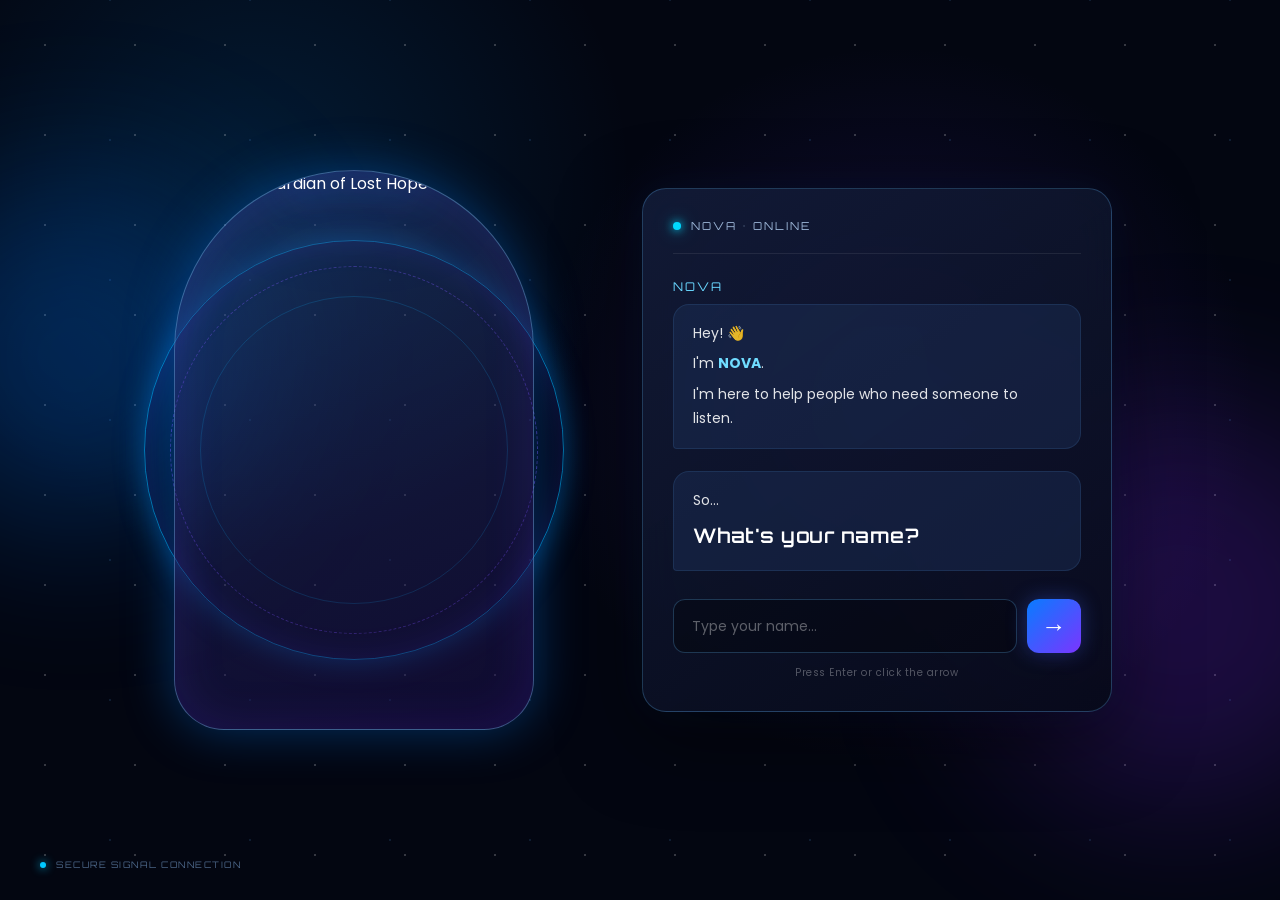
==== help.html @ 7376b9d4 "Add frontend files" ====
<!DOCTYPE html>
<html lang="en">

<head>

    <meta charset="UTF-8">

    <meta name="viewport"
          content="width=device-width, initial-scale=1.0">

    <title>NOVA | Guardian Mode</title>

    <!-- Google Fonts -->
    <link rel="preconnect"
          href="https://fonts.googleapis.com">

    <link rel="preconnect"
          href="https://fonts.gstatic.com"
          crossorigin>

    <link
        href="https://fonts.googleapis.com/css2?family=Orbitron:wght@400;500;600;700;800&family=Poppins:wght@300;400;500;600&display=swap"
        rel="stylesheet">

    <!-- Your CSS -->
    <link rel="stylesheet" href="style.css">

</head>


<body>

<main class="space-screen">


    <!-- =================================
         SPACE BACKGROUND
    ================================== -->

    <div class="space-stars"></div>

    <div class="space-stars stars-two"></div>

    <div class="nebula nebula-one"></div>

    <div class="nebula nebula-two"></div>

    <div class="nebula nebula-three"></div>

    <div class="shooting-star shooting-one"></div>

    <div class="shooting-star shooting-two"></div>


    <!-- =================================
         NOVA
    ================================== -->

    <section class="nova-area">

        <div class="nova-glow"></div>

        <div class="nova-character">

            <div class="hero-placeholder">

                <img
                    src="images/nova.jpeg"
                    alt="NOVA - Guardian of Lost Hope"
                    class="nova-image"
                >

            </div>

        </div>

    </section>


    <!-- =================================
         GUARDIAN SHIELD
    ================================== -->

    <section class="shield-container">

        <div class="shield-ring ring-1"></div>

        <div class="shield-ring ring-2"></div>

        <div class="shield-ring ring-3"></div>


        <!-- MAIN SHIELD -->

        <div class="guardian-shield">

            <div class="shield-inner">


                <!-- Shield Icon -->

                <div class="shield-icon">
                    <img src="images/ball.png" >
                </div>


                <!-- Status -->

                <div class="shield-status">
                    GUARDIAN MODE
                </div>


                <p class="shield-small-text">
                    SECURE CHANNEL ACTIVE
                </p>


                <!-- Visitor Name -->

                <h1>
                    So,
                    <span id="userName"></span>...
                </h1>


                <h2>
                    How can I help you?
                </h2>


                <p class="shield-description">
                    Tell me what's happening.
                    I'm listening.
                </p>


                <!-- =================================
                     GRIEVANCE INPUT
                ================================== -->

                <div class="shield-input-area">

                    <textarea
                        id="problemInput"
                        placeholder="Type your message here..."
                        maxlength="1000"
                    ></textarea>


                    <button
                        id="sendProblem"
                        type="button"
                    >

                        <span>
                            SEND SIGNAL
                        </span>

                        <span class="send-icon">
                            ⚡
                        </span>

                    </button>

                </div>


            </div>

        </div>

    </section>


    <!-- =================================
         STATUS
    ================================== -->

    <div class="space-status">

        <span class="status-light"></span>

        NOVA SIGNAL • GUARDIAN MODE ACTIVE

    </div>


    <!-- =================================
         SIGNAL RECEIVED POPUP
    ================================== -->

    <div
        class="signal-popup"
        id="signalPopup"
    >

        <div class="popup-shield">

            <div class="popup-icon">
                ✓
            </div>


            <div class="popup-label">
                SIGNAL RECEIVED
            </div>


            <h2>
                You're not alone.
            </h2>


            <p>
                Your message has reached NOVA.
                I'm here to help you.
            </p>


            <button
                id="closePopup"
                type="button"
            >
                CONTINUE
            </button>

        </div>

    </div>


</main>


<!-- =================================
     JAVASCRIPT
================================== -->

<script>

/* =================================
   GET VISITOR INFORMATION
================================= */

const visitorName =
    sessionStorage.getItem("novaName") || "";

const visitorAge =
    sessionStorage.getItem("novaAge") || "";

const visitorLocation =
    sessionStorage.getItem("novaLocation") || "";

const visitorEmail =
    sessionStorage.getItem("novaEmail") || "";


/* =================================
   CHECK THAT VISITOR INFORMATION
   EXISTS
================================= */

if (
    !visitorName ||
    !visitorAge ||
    !visitorLocation ||
    !visitorEmail
) {

    alert(
        "Some visitor information is missing. Please start again from the beginning."
    );

    window.location.href = "index.html";

}


/* =================================
   DISPLAY VISITOR NAME
================================= */

const userNameElement =
    document.getElementById("userName");

if (userNameElement) {

    userNameElement.textContent =
        visitorName || "Friend";

}


/* =================================
   GET PAGE ELEMENTS
================================= */

const problemInput =
    document.getElementById("problemInput");

const sendProblem =
    document.getElementById("sendProblem");

const signalPopup =
    document.getElementById("signalPopup");

const closePopup =
    document.getElementById("closePopup");


/* =================================
   SEND SIGNAL
================================= */

if (sendProblem) {

    sendProblem.addEventListener(
        "click",
        async function () {


            /* -----------------------------
               GET GRIEVANCE
            ----------------------------- */

            const grievance =
                problemInput.value.trim();


            /* -----------------------------
               CHECK GRIEVANCE
            ----------------------------- */

            if (grievance === "") {

                alert(
                    "Please tell NOVA what is happening."
                );

                problemInput.focus();

                return;

            }


            /* -----------------------------
               SHOW SENDING
            ----------------------------- */

            sendProblem.innerHTML = `
                <span>SENDING...</span>
                <span class="send-icon">⚡</span>
            `;


            sendProblem.disabled = true;

            problemInput.disabled = true;


            /* -----------------------------
               SAVE GRIEVANCE
            ----------------------------- */

            sessionStorage.setItem(
                "novaProblem",
                grievance
            );


            /* =================================
               SEND DATA TO PYTHON / FLASK
            ================================= */

            try {

                const response = await fetch(
                    "http://127.0.0.1:5000/api/grievance",
                    {
                        method: "POST",

                        headers: {
                            "Content-Type": "application/json"
                        },

                        body: JSON.stringify({

                            name: visitorName,

                            age: visitorAge,

                            location: visitorLocation,

                            email: visitorEmail,

                            grievance: grievance

                        })

                    }
                );


                /* -----------------------------
                   GET SERVER RESPONSE
                ----------------------------- */

                const result =
                    await response.json();


                console.log(
                    "NOVA server response:",
                    result
                );


                /* =================================
                   SUCCESS
                ================================= */

                if (
                    response.ok &&
                    result.success
                ) {

                    sendProblem.innerHTML = `
                        <span>SIGNAL SENT</span>
                        <span>✓</span>
                    `;


                    /* -----------------------------
                       SHOW POPUP
                    ----------------------------- */

                    setTimeout(
                        function () {

                            if (signalPopup) {

                                signalPopup.classList.add(
                                    "active"
                                );

                            }

                        },
                        500
                    );

                }


                /* =================================
                   SERVER ERROR
                ================================= */

                else {

                    throw new Error(
                        result.message ||
                        "The server could not process the signal."
                    );

                }

            }


            /* =================================
               CONNECTION ERROR
            ================================= */

            catch (error) {

                console.error(
                    "NOVA SIGNAL ERROR:",
                    error
                );


                /* -----------------------------
                   RESET BUTTON
                ----------------------------- */

                sendProblem.innerHTML = `
                    <span>SEND SIGNAL</span>
                    <span class="send-icon">⚡</span>
                `;


                sendProblem.disabled = false;

                problemInput.disabled = false;


                alert(
                    "The signal could not be sent. Please make sure the Python server is running."
                );

            }

        }
    );

}


/* =================================
   CONTINUE BUTTON
================================= */

if (closePopup) {

    closePopup.addEventListener(
        "click",
        function () {


            if (signalPopup) {

                signalPopup.classList.remove(
                    "active"
                );

            }


            window.location.href =
                "diary.html";

        }
    );

}


/* =================================
   CTRL + ENTER TO SEND
================================= */

if (problemInput) {

    problemInput.addEventListener(
        "keydown",
        function (event) {

            if (
                event.key === "Enter" &&
                event.ctrlKey
            ) {

                event.preventDefault();

                sendProblem.click();

            }

        }
    );

}

</script>


</body>

</html>
---- style.css ----
/* =========================================
   NOVA SIGNAL
   STEP 1 - SUPERHERO INTRO SCREEN
========================================= */


/* =========================================
   BASIC RESET
========================================= */

* {
    margin: 0;
    padding: 0;
    box-sizing: border-box;
}

html {
    scroll-behavior: smooth;
}

body {
    font-family: "Poppins", sans-serif;
    background: #030611;
    color: white;
    overflow-x: hidden;
}


/* =========================================
   MAIN SCREEN
========================================= */

.hero-screen {
    min-height: 100vh;
    width: 100%;

    position: relative;

    display: flex;
    align-items: center;
    justify-content: center;

    overflow: hidden;

    background:
        radial-gradient(
            circle at 70% 45%,
            rgba(72, 40, 180, 0.25),
            transparent 35%
        ),
        radial-gradient(
            circle at 20% 20%,
            rgba(0, 150, 255, 0.15),
            transparent 30%
        ),
        #030611;
}


/* =========================================
   STAR BACKGROUND
========================================= */

.stars {
    position: absolute;

    width: 100%;
    height: 100%;

    background-image:
        radial-gradient(circle, rgba(255,255,255,0.8) 1px, transparent 1px),
        radial-gradient(circle, rgba(100,180,255,0.5) 1px, transparent 1px);

    background-size:
        90px 90px,
        140px 140px;

    background-position:
        0 0,
        40px 70px;

    opacity: 0.25;

    animation: starMove 20s linear infinite;
}

@keyframes starMove {

    from {
        transform: translateY(0);
    }

    to {
        transform: translateY(-90px);
    }

}


/* =========================================
   BACKGROUND GLOW
========================================= */

.glow {
    position: absolute;

    border-radius: 50%;

    filter: blur(80px);

    pointer-events: none;
}

.glow-one {
    width: 350px;
    height: 350px;

    background: rgba(0, 120, 255, 0.25);

    left: -100px;
    top: 20%;
}

.glow-two {
    width: 400px;
    height: 400px;

    background: rgba(130, 40, 255, 0.20);

    right: -100px;
    bottom: 10%;
}


/* =========================================
   SUPERHERO AREA
========================================= */

.superhero {

    position: relative;

    width: 45%;
    min-height: 700px;

    display: flex;

    align-items: center;
    justify-content: center;

    z-index: 2;

    animation: heroEntrance 1.5s ease-out;
}

@keyframes heroEntrance {

    0% {
        opacity: 0;
        transform: translateY(80px) scale(0.9);
    }

    100% {
        opacity: 1;
        transform: translateY(0) scale(1);
    }

}


/* =========================================
   HERO IMAGE CONTAINER
========================================= */

.hero-image-container {

    position: relative;

    width: 430px;
    height: 600px;

    display: flex;

    align-items: center;
    justify-content: center;
}


/* =========================================
   ENERGY CIRCLE
========================================= */

.energy-circle {

    position: absolute;

    width: 420px;
    height: 420px;

    border-radius: 50%;

    border: 1px solid rgba(0, 180, 255, 0.6);

    box-shadow:
        0 0 30px rgba(0, 150, 255, 0.4),
        inset 0 0 30px rgba(80, 60, 255, 0.2);

    animation:
        energyPulse 3s ease-in-out infinite,
        rotateCircle 18s linear infinite;
}

.energy-circle::before {

    content: "";

    position: absolute;

    inset: 25px;

    border-radius: 50%;

    border: 1px dashed rgba(130, 80, 255, 0.5);

}

.energy-circle::after {

    content: "";

    position: absolute;

    inset: 55px;

    border-radius: 50%;

    border: 1px solid rgba(0, 190, 255, 0.25);

}

@keyframes energyPulse {

    0%,
    100% {
        transform: scale(0.98);
        opacity: 0.7;
    }

    50% {
        transform: scale(1.04);
        opacity: 1;
    }

}

@keyframes rotateCircle {

    from {
        rotate: 0deg;
    }

    to {
        rotate: 360deg;
    }

}


/* =========================================
   HERO PLACEHOLDER
========================================= */

.hero-placeholder {

    width: 280px;
    height: 470px;

    position: relative;

    display: flex;

    align-items: center;
    justify-content: center;

    border-radius: 140px 140px 40px 40px;

    background:
        linear-gradient(
            160deg,
            rgba(50, 90, 150, 0.35),
            rgba(30, 15, 80, 0.5)
        );

    border: 1px solid rgba(120, 190, 255, 0.4);

    box-shadow:
        0 0 50px rgba(0, 130, 255, 0.35),
        inset 0 0 50px rgba(100, 60, 255, 0.15);

    animation: floatingHero 4s ease-in-out infinite;
}

@keyframes floatingHero {

    0%,
    100% {
        transform: translateY(0);
    }

    50% {
        transform: translateY(-15px);
    }

}


/* =========================================
   NOVA SYMBOL
========================================= */

.hero-symbol {

    width: 110px;
    height: 110px;

    border-radius: 50%;

    display: flex;

    align-items: center;
    justify-content: center;

    font-family: "Orbitron", sans-serif;

    font-size: 55px;
    font-weight: 700;

    color: white;

    border: 2px solid rgba(100, 210, 255, 0.8);

    background: rgba(0, 110, 220, 0.15);

    box-shadow:
        0 0 20px rgba(0, 180, 255, 0.7),
        0 0 60px rgba(90, 50, 255, 0.4);

    animation: symbolGlow 2s ease-in-out infinite;
}

@keyframes symbolGlow {

    0%,
    100% {
        box-shadow:
            0 0 20px rgba(0, 180, 255, 0.6),
            0 0 50px rgba(90, 50, 255, 0.3);
    }

    50% {
        box-shadow:
            0 0 35px rgba(0, 200, 255, 0.9),
            0 0 80px rgba(100, 60, 255, 0.5);
    }

}


/* =========================================
   CONVERSATION PANEL
========================================= */

.conversation {

    position: relative;

    width: 470px;

    padding: 30px;

    margin-right: 8%;

    border-radius: 24px;

    background:
        linear-gradient(
            145deg,
            rgba(20, 30, 60, 0.82),
            rgba(7, 10, 25, 0.92)
        );

    border: 1px solid rgba(100, 190, 255, 0.25);

    box-shadow:
        0 25px 80px rgba(0, 0, 0, 0.5),
        0 0 40px rgba(0, 120, 255, 0.08);

    backdrop-filter: blur(20px);

    z-index: 5;

    animation: chatEntrance 1.2s ease-out 0.3s both;
}

@keyframes chatEntrance {

    0% {
        opacity: 0;
        transform: translateX(70px);
    }

    100% {
        opacity: 1;
        transform: translateX(0);
    }

}


/* =========================================
   CHAT HEADER
========================================= */

.conversation-header {

    display: flex;

    align-items: center;

    gap: 10px;

    padding-bottom: 20px;

    margin-bottom: 25px;

    border-bottom: 1px solid rgba(255,255,255,0.08);

    font-family: "Orbitron", sans-serif;

    font-size: 11px;

    letter-spacing: 2px;

    color: rgba(190,220,255,0.8);
}


/* Online dot */

.online-dot {

    width: 8px;
    height: 8px;

    border-radius: 50%;

    background: #00d9ff;

    box-shadow:
        0 0 8px #00d9ff,
        0 0 18px rgba(0,217,255,0.6);

    animation: onlinePulse 1.5s infinite;
}

@keyframes onlinePulse {

    0%,
    100% {
        opacity: 1;
    }

    50% {
        opacity: 0.4;
    }

}


/* =========================================
   MESSAGE
========================================= */

.message {

    margin-bottom: 22px;

}

.message-name {

    font-family: "Orbitron", sans-serif;

    font-size: 12px;

    letter-spacing: 2px;

    margin-bottom: 10px;

    color: #69d7ff;
}

.message-text {

    padding: 17px 19px;

    border-radius: 16px 16px 16px 4px;

    background: rgba(30, 50, 90, 0.45);

    border: 1px solid rgba(100, 180, 255, 0.12);

    color: rgba(255,255,255,0.88);

    font-size: 14px;

    line-height: 1.7;
}

.message-text p {
    margin-bottom: 7px;
}

.message-text p:last-child {
    margin-bottom: 0;
}

.message-text strong {
    color: #70dcff;
}


/* =========================================
   BIG QUESTION
========================================= */

.big-question {

    font-family: "Orbitron", sans-serif;

    font-size: 20px;

    font-weight: 600;

    letter-spacing: 0.5px;

    color: white;

    margin-top: 5px;
}


/* =========================================
   INPUT AREA
========================================= */

.user-input-area {

    display: flex;

    gap: 10px;

    margin-top: 28px;
}


/* Input */

.user-input-area input {

    flex: 1;

    height: 54px;

    padding: 0 18px;

    border-radius: 12px;

    outline: none;

    border: 1px solid rgba(100, 190, 255, 0.25);

    background: rgba(0,0,0,0.3);

    color: white;

    font-family: "Poppins", sans-serif;

    font-size: 14px;

    transition: 0.3s;
}

.user-input-area input::placeholder {

    color: rgba(255,255,255,0.35);
}

.user-input-area input:focus {

    border-color: rgba(70, 200, 255, 0.8);

    box-shadow:
        0 0 15px rgba(0,160,255,0.2);
}


/* =========================================
   SEND BUTTON
========================================= */

.user-input-area button {

    width: 54px;
    height: 54px;

    border: none;

    border-radius: 12px;

    cursor: pointer;

    color: white;

    font-size: 25px;

    background:
        linear-gradient(
            135deg,
            #087cff,
            #7b35ff
        );

    box-shadow:
        0 0 20px rgba(60,100,255,0.35);

    transition: 0.3s;
}

.user-input-area button:hover {

    transform: translateY(-3px);

    box-shadow:
        0 0 30px rgba(60,140,255,0.6);
}

.user-input-area button:active {

    transform: scale(0.95);
}


/* =========================================
   INPUT HINT
========================================= */

.input-hint {

    text-align: center;

    margin-top: 12px;

    font-size: 10px;

    color: rgba(255,255,255,0.3);

    letter-spacing: 0.5px;
}


/* =========================================
   SIGNAL INDICATOR
========================================= */

.signal-indicator {

    position: absolute;

    bottom: 30px;
    left: 40px;

    display: flex;

    align-items: center;

    gap: 10px;

    font-family: "Orbitron", sans-serif;

    font-size: 9px;

    letter-spacing: 1.5px;

    color: rgba(150,200,255,0.5);

    z-index: 10;
}

.signal-dot {

    width: 6px;
    height: 6px;

    border-radius: 50%;

    background: #00c8ff;

    box-shadow: 0 0 10px #00c8ff;
}


/* =========================================
   RESPONSIVE DESIGN
========================================= */

@media (max-width: 1000px) {

    .hero-screen {

        flex-direction: column;

        padding: 60px 20px;

        gap: 20px;

    }

    .superhero {

        width: 100%;

        min-height: 500px;

    }

    .hero-image-container {

        transform: scale(0.75);

    }

    .conversation {

        width: min(470px, 92vw);

        margin-right: 0;

    }

    .signal-indicator {

        position: relative;

        bottom: auto;
        left: auto;

        margin-top: 20px;

    }

}


@media (max-width: 600px) {

    .hero-screen {

        min-height: 100vh;

        padding: 30px 15px 70px;

    }

    .superhero {

        min-height: 420px;

    }

    .hero-image-container {

        transform: scale(0.55);

    }

    .conversation {

        padding: 22px;

        border-radius: 18px;

    }

    .message-text {

        font-size: 13px;

    }

    .big-question {

        font-size: 17px;

    }

    .user-input-area input {

        height: 50px;

    }

    .user-input-area button {

        width: 50px;
        height: 50px;

    }

}

/* ========================================
   PROBLEM INPUT
======================================== */

.problem-input {
    margin-top: 25px;
}

.problem-input textarea {
    width: 100%;
    height: 150px;

    padding: 18px;

    resize: none;

    border-radius: 14px;

    outline: none;

    border: 1px solid rgba(100, 190, 255, 0.25);

    background: rgba(0, 0, 0, 0.3);

    color: white;

    font-family: "Poppins", sans-serif;

    font-size: 14px;

    line-height: 1.6;

    transition: 0.3s;
}

.problem-input textarea::placeholder {
    color: rgba(255, 255, 255, 0.35);
}

.problem-input textarea:focus {
    border-color: rgba(70, 200, 255, 0.8);

    box-shadow:
        0 0 20px rgba(0, 160, 255, 0.2);
}

.problem-input button {
    width: 100%;

    margin-top: 12px;

    height: 52px;

    border: none;

    border-radius: 12px;

    cursor: pointer;

    color: white;

    font-family: "Orbitron", sans-serif;

    font-size: 12px;

    letter-spacing: 1px;

    background:
        linear-gradient(
            135deg,
            #087cff,
            #7b35ff
        );

    box-shadow:
        0 0 20px rgba(60, 100, 255, 0.35);

    transition: 0.3s;
}

.problem-input button:hover {

    transform: translateY(-2px);

    box-shadow:
        0 0 30px rgba(60, 140, 255, 0.6);
}


/* =====================================================
   NOVA GUARDIAN MODE
   OUTER SPACE + SHIELD SCREEN
===================================================== */


/* =====================================================
   SPACE SCREEN
===================================================== */

.space-screen {

    min-height: 100vh;
    width: 100%;

    position: relative;

    overflow: hidden;

    display: flex;

    align-items: center;

    justify-content: center;

    flex-direction: column;

    background:

        radial-gradient(
            circle at 50% 40%,
            rgba(50, 60, 160, 0.18),
            transparent 30%
        ),

        radial-gradient(
            circle at 20% 80%,
            rgba(90, 30, 160, 0.18),
            transparent 35%
        ),

        radial-gradient(
            circle at 80% 20%,
            rgba(0, 100, 200, 0.12),
            transparent 30%
        ),

        #02040d;

}


/* =====================================================
   STARS
===================================================== */

.space-stars {

    position: absolute;

    inset: 0;

    background-image:

        radial-gradient(
            circle,
            rgba(255,255,255,0.9) 1px,
            transparent 1.5px
        ),

        radial-gradient(
            circle,
            rgba(120,200,255,0.7) 1px,
            transparent 1.5px
        );

    background-size:

        90px 90px,

        150px 150px;

    background-position:

        0 0,

        40px 80px;

    opacity: 0.45;

    animation:
        spaceDrift 25s linear infinite;

}


.stars-two {

    background-size:
        180px 180px;

    background-position:
        90px 30px;

    opacity: 0.25;

    animation:
        spaceDriftReverse 35s linear infinite;

}


@keyframes spaceDrift {

    from {
        transform:
            translateY(0);
    }

    to {
        transform:
            translateY(-120px);
    }

}


@keyframes spaceDriftReverse {

    from {
        transform:
            translateY(-100px);
    }

    to {
        transform:
            translateY(80px);
    }

}


/* =====================================================
   NEBULA
===================================================== */

.nebula {

    position: absolute;

    border-radius: 50%;

    filter: blur(100px);

    pointer-events: none;

    opacity: 0.35;

}


.nebula-one {

    width: 500px;
    height: 500px;

    background:
        rgba(40, 90, 255, 0.25);

    top: -180px;
    left: -150px;

    animation:
        nebulaFloat 12s ease-in-out infinite alternate;

}


.nebula-two {

    width: 600px;
    height: 600px;

    background:
        rgba(110, 40, 220, 0.2);

    right: -200px;
    bottom: -250px;

    animation:
        nebulaFloat 15s ease-in-out infinite alternate-reverse;

}


.nebula-three {

    width: 350px;
    height: 350px;

    background:
        rgba(0, 180, 255, 0.12);

    left: 45%;
    top: 20%;

    animation:
        nebulaPulse 8s ease-in-out infinite;

}


@keyframes nebulaFloat {

    from {
        transform:
            translate(0, 0)
            scale(1);
    }

    to {
        transform:
            translate(50px, -30px)
            scale(1.15);
    }

}


@keyframes nebulaPulse {

    0%,
    100% {
        opacity: 0.15;
        transform: scale(0.9);
    }

    50% {
        opacity: 0.35;
        transform: scale(1.15);
    }

}


/* =====================================================
   SHOOTING STARS
===================================================== */

.shooting-star {

    position: absolute;

    width: 2px;

    height: 100px;

    background:
        linear-gradient(
            to bottom,
            transparent,
            rgba(255,255,255,0.9)
        );

    transform:
        rotate(45deg);

    opacity: 0;

}


.shooting-one {

    top: 10%;
    left: 20%;

    animation:
        shootingStar 7s linear infinite;

}


.shooting-two {

    top: 30%;
    right: 20%;

    animation:
        shootingStar 9s linear 3s infinite;

}


@keyframes shootingStar {

    0% {

        opacity: 0;

        transform:
            translate(0, 0)
            rotate(45deg);

    }

    5% {

        opacity: 1;

    }

    15% {

        opacity: 0;

        transform:
            translate(300px, 300px)
            rotate(45deg);

    }

    100% {

        opacity: 0;

    }

}


/* =====================================================
   NOVA AREA
===================================================== */

.nova-area {

    position: absolute;

    top: 30px;

    left: 50%;

    transform: translateX(-50%);

    width: 250px;

    height: 220px;

    z-index: 3;

}


.nova-glow {

    position: absolute;

    width: 200px;

    height: 200px;

    left: 50%;

    top: 50%;

    transform:
        translate(-50%, -50%);

    border-radius: 50%;

    background:
        rgba(0, 170, 255, 0.15);

    filter: blur(45px);

    animation:
        novaGlow 3s ease-in-out infinite;

}


@keyframes novaGlow {

    0%,
    100% {
        transform:
            translate(-50%, -50%)
            scale(0.9);

        opacity: 0.5;
    }

    50% {
        transform:
            translate(-50%, -50%)
            scale(1.15);

        opacity: 1;
    }

}


.nova-character {

    position: relative;

    width: 100%;

    height: 100%;

    display: flex;

    justify-content: center;

    align-items: center;

    animation:
        novaAppear 1.2s ease-out;

}


@keyframes novaAppear {

    0% {

        opacity: 0;

        transform:
            translateY(-80px)
            scale(0.7);

    }

    100% {

        opacity: 1;

        transform:
            translateY(0)
            scale(1);

    }

}


.nova-character .hero-placeholder {

    width: 140px;

    height: 180px;

    border-radius:
        70px 70px 30px 30px;

    background:
        linear-gradient(
            160deg,
            rgba(50,100,180,0.4),
            rgba(50,20,120,0.6)
        );

    border:
        1px solid
        rgba(100,200,255,0.5);

    box-shadow:

        0 0 25px
        rgba(0,160,255,0.35),

        inset 0 0 30px
        rgba(120,60,255,0.2);

    display: flex;

    align-items: center;

    justify-content: center;

    animation:
        novaFloat 4s ease-in-out infinite;

}


@keyframes novaFloat {

    0%,
    100% {
        transform:
            translateY(0);
    }

    50% {
        transform:
            translateY(-8px);
    }

}


.nova-character .hero-symbol {

    width: 65px;

    height: 65px;

    font-size: 32px;

}


/* =====================================================
   SHIELD CONTAINER
===================================================== */

.shield-container {

    position: relative;

    width: 650px;

    height: 500px;

    margin-top: 100px;

    display: flex;

    align-items: center;

    justify-content: center;

    z-index: 5;

}


/* =====================================================
   SHIELD RINGS
===================================================== */

.shield-ring {

    position: absolute;

    border-radius: 50%;

    border:
        1px solid
        rgba(80,200,255,0.25);

    pointer-events: none;

}


.ring-1 {

    width: 580px;
    height: 580px;

    animation:
        ringRotate 18s linear infinite;

}


.ring-2 {

    width: 500px;
    height: 500px;

    border-style: dashed;

    animation:
        ringRotateReverse 25s linear infinite;

}


.ring-3 {

    width: 430px;
    height: 430px;

    animation:
        ringPulse 4s ease-in-out infinite;

}


@keyframes ringRotate {

    from {
        transform:
            rotate(0deg);
    }

    to {
        transform:
            rotate(360deg);
    }

}


@keyframes ringRotateReverse {

    from {
        transform:
            rotate(360deg);
    }

    to {
        transform:
            rotate(0deg);
    }

}


@keyframes ringPulse {

    0%,
    100% {
        transform:
            scale(0.95);

        opacity: 0.3;
    }

    50% {
        transform:
            scale(1.05);

        opacity: 0.8;
    }

}


/* =====================================================
   MAIN GUARDIAN SHIELD
===================================================== */

.guardian-shield {

    position: relative;

    width: 560px;
    height: 600px;

    display: flex;
    align-items: center;
    justify-content: center;

    background:
        linear-gradient(
            160deg,
            rgba(25,110,190,0.25),
            rgba(70,30,150,0.30)
        );

    clip-path:
        polygon(
            50% 0%,
            94% 18%,
            88% 68%,
            72% 86%,
            50% 100%,
            28% 86%,
            12% 68%,
            6% 18%
        );

    filter:
        drop-shadow(
            0 0 18px
            rgba(0,190,255,0.8)
        )
        drop-shadow(
            0 0 45px
            rgba(100,50,255,0.35)
        );

    animation:
        shieldPop
        1.1s
        cubic-bezier(.17,.67,.25,1.25)
        both;
}


@keyframes shieldPop {

    0% {
        opacity: 0;
        transform:
            scale(0.05)
            rotate(-8deg);
    }

    60% {
        opacity: 1;
        transform:
            scale(1.08)
            rotate(2deg);
    }

    80% {
        transform:
            scale(0.97)
            rotate(-1deg);
    }

    100% {
        opacity: 1;
        transform:
            scale(1)
            rotate(0deg);
    }
}


@keyframes shieldPop {

    0% {

        opacity: 0;

        transform:
            scale(0.05)
            rotate(-8deg);

    }

    60% {

        opacity: 1;

        transform:
            scale(1.08)
            rotate(2deg);

    }

    80% {

        transform:
            scale(0.97)
            rotate(-1deg);

    }

    100% {

        transform:
            scale(1)
            rotate(0deg);

    }

}


/* =====================================================
   SHIELD INNER
===================================================== */

.shield-inner {

    width: 500px;
    height: 540px;

    display: flex;

    flex-direction: column;

    align-items: center;

    justify-content: center;

    text-align: center;

    padding: 55px 60px;

    clip-path:
        polygon(
            50% 0%,
            94% 18%,
            88% 68%,
            72% 86%,
            50% 100%,
            28% 86%,
            12% 68%,
            6% 18%
        );

    background:
        rgba(3,10,35,0.93);
}


/* =====================================================
   SHIELD ICON
===================================================== */

.shield-icon {

    width: 48px;

    height: 48px;

    border-radius: 50%;

    display: flex;

    align-items: center;

    justify-content: center;

    font-family:
        "Orbitron",
        sans-serif;

    font-size: 20px;

    font-weight: 700;

    color: white;

    border:
        1px solid
        rgba(80,210,255,0.8);

    box-shadow:
        0 0 20px
        rgba(0,180,255,0.5);

    margin-bottom: 12px;

}


.shield-status {

    font-family:
        "Orbitron",
        sans-serif;

    font-size: 9px;

    letter-spacing: 3px;

    color:
        rgba(100,215,255,0.85);

    margin-bottom: 8px;

}


.shield-small-text {

    font-size: 9px;

    letter-spacing: 2px;

    color:
        rgba(255,255,255,0.35);

    margin-bottom: 12px;

}


/* =====================================================
   SHIELD QUESTION
===================================================== */

.shield-inner h1 {

    font-family:
        "Orbitron",
        sans-serif;

    font-size: 18px;

    font-weight: 500;

    color:
        rgba(255,255,255,0.85);

    margin-bottom: 5px;

}


.shield-inner h1 span {

    color:
        #6cddff;

}


.shield-inner h2 {

    font-family:
        "Orbitron",
        sans-serif;

    font-size: 25px;

    font-weight: 700;

    color: white;

    text-shadow:
        0 0 15px
        rgba(80,200,255,0.5);

    margin-bottom: 12px;

}


.shield-description {

    font-size: 12px;

    color:
        rgba(255,255,255,0.5);

}

/* =====================================================
   TEXT INPUT INSIDE SHIELD
===================================================== */

.shield-input-area {

    width: 100%;

    margin-top: 18px;

    display: flex;

    flex-direction: column;

    align-items: center;

    z-index: 20;
}


/* TEXTAREA */

.shield-input-area textarea {

    width: 100%;

    height: 100px;

    padding: 14px 16px;

    resize: none;

    outline: none;

    border-radius: 12px;

    border:
        1px solid
        rgba(80,200,255,0.4);

    background:
        rgba(0,5,20,0.75);

    color: white;

    font-family:
        "Poppins",
        sans-serif;

    font-size: 12px;

    line-height: 1.5;

    backdrop-filter:
        blur(10px);

    transition:
        0.3s;
}


.shield-input-area textarea::placeholder {

    color:
        rgba(255,255,255,0.35);
}


.shield-input-area textarea:focus {

    border-color:
        rgba(70,210,255,0.9);

    box-shadow:
        0 0 20px
        rgba(0,160,255,0.25);
}


/* =====================================================
   SEND SIGNAL BUTTON
===================================================== */

.shield-input-area button {

    width: 100%;

    height: 45px;

    margin-top: 9px;

    border: none;

    border-radius: 10px;

    cursor: pointer;

    display: flex;

    align-items: center;

    justify-content: center;

    gap: 8px;

    color: white;

    font-family:
        "Orbitron",
        sans-serif;

    font-size: 9px;

    letter-spacing: 1.5px;

    background:
        linear-gradient(
            135deg,
            #087cff,
            #7435ff
        );

    box-shadow:
        0 0 20px
        rgba(70,100,255,0.4);

    transition:
        0.3s;
}


.shield-input-area button:hover {

    transform:
        translateY(-2px);

    box-shadow:
        0 0 30px
        rgba(70,150,255,0.7);
}


.shield-input-area button:active {

    transform:
        scale(0.97);
}


.shield-input-area button:disabled {

    cursor: default;

    opacity: 0.8;

    transform: none;
}

/* =====================================================
   HELP INPUT
===================================================== */

/*.help-input {

    position: relative;

    width: 550px;

    z-index: 10;

    margin-top: -5px;

    animation:
        inputAppear 1s ease-out 0.8s both;

}*/


@keyframes inputAppear {

    from {

        opacity: 0;

        transform:
            translateY(25px);

    }

    to {

        opacity: 1;

        transform:
            translateY(0);

    }

}


.help-input textarea {

    width: 100%;

    height: 100px;

    padding: 16px 18px;

    resize: none;

    outline: none;

    border-radius: 14px;

    border:
        1px solid
        rgba(80,200,255,0.3);

    background:
        rgba(3,8,25,0.8);

    color: white;

    font-family:
        "Poppins",
        sans-serif;

    font-size: 13px;

    backdrop-filter:
        blur(15px);

    transition: 0.3s;

}


.help-input textarea::placeholder {

    color:
        rgba(255,255,255,0.35);

}


.help-input textarea:focus {

    border-color:
        rgba(70,210,255,0.8);

    box-shadow:
        0 0 25px
        rgba(0,160,255,0.18);

}


/* =====================================================
   SEND BUTTON
===================================================== */

.help-input button {

    width: 100%;

    height: 50px;

    margin-top: 10px;

    border: none;

    border-radius: 12px;

    cursor: pointer;

    display: flex;

    align-items: center;

    justify-content: center;

    gap: 10px;

    color: white;

    font-family:
        "Orbitron",
        sans-serif;

    font-size: 11px;

    letter-spacing: 2px;

    background:
        linear-gradient(
            135deg,
            #087cff,
            #7435ff
        );

    box-shadow:
        0 0 25px
        rgba(70,100,255,0.35);

    transition: 0.3s;

}


.help-input button:hover {

    transform:
        translateY(-3px);

    box-shadow:
        0 0 35px
        rgba(70,150,255,0.65);

}


.send-icon {

    font-size: 16px;

}


/* =====================================================
   PRIVACY NOTE
===================================================== */

.privacy-note {

    text-align: center;

    margin-top: 8px;

    font-size: 9px;

    color:
        rgba(255,255,255,0.3);

}


/* =====================================================
   SPACE STATUS
===================================================== */

.space-status {

    position: absolute;

    bottom: 25px;

    left: 30px;

    display: flex;

    align-items: center;

    gap: 9px;

    font-family:
        "Orbitron",
        sans-serif;

    font-size: 8px;

    letter-spacing: 1.5px;

    color:
        rgba(120,200,255,0.5);

}


.status-light {

    width: 6px;

    height: 6px;

    border-radius: 50%;

    background:
        #00d9ff;

    box-shadow:
        0 0 12px
        #00d9ff;

    animation:
        statusPulse 1.5s infinite;

}


@keyframes statusPulse {

    0%,
    100% {
        opacity: 1;
    }

    50% {
        opacity: 0.3;
    }

}


/* =====================================================
   MOBILE
===================================================== */

@media (max-width: 700px) {

    .nova-area {

        top: 15px;

        transform:
            translateX(-50%)
            scale(0.75);

    }


    .shield-container {

        width: 100%;

        height: 450px;

        margin-top: 80px;

        transform: scale(0.78);

    }


    .help-input {

        width: 88vw;

        margin-top: -30px;

    }


    .space-status {

        left: 15px;

        bottom: 15px;

        font-size: 7px;

    }

}


@media (max-width: 450px) {

    .shield-container {

        transform: scale(0.62);

        margin-top: 65px;

    }


    .help-input {

        margin-top: -65px;

    }

}

.email-error {

    margin-top: 10px;

    text-align: center;

    color: #ff6b8a;

    font-family: "Poppins", sans-serif;

    font-size: 11px;

    animation:
        errorAppear 0.25s ease;

}


@keyframes errorAppear {

    from {

        opacity: 0;

        transform: translateY(-5px);

    }

    to {

        opacity: 1;

        transform: translateY(0);

    }

}
/* =====================================================
   SIGNAL RECEIVED POPUP
===================================================== */

.signal-popup {

    position: fixed;

    inset: 0;

    display: flex;

    align-items: center;

    justify-content: center;

    background:
        rgba(1, 4, 15, 0.72);

    backdrop-filter:
        blur(12px);

    z-index: 100;

    opacity: 0;

    visibility: hidden;

    pointer-events: none;

    transition:
        opacity 0.4s ease,
        visibility 0.4s ease;
}


/* SHOW POPUP */

.signal-popup.active {

    opacity: 1;

    visibility: visible;

    pointer-events: auto;
}


/* =====================================================
   POPUP SHIELD
===================================================== */

.popup-shield {

    width: 420px;

    min-height: 380px;

    padding: 55px 45px;

    display: flex;

    flex-direction: column;

    align-items: center;

    justify-content: center;

    text-align: center;

    background:
        linear-gradient(
            160deg,
            rgba(12,35,75,0.96),
            rgba(20,8,60,0.97)
        );

    clip-path:
        polygon(
            50% 0%,
            94% 18%,
            88% 68%,
            72% 86%,
            50% 100%,
            28% 86%,
            12% 68%,
            6% 18%
        );

    filter:
        drop-shadow(
            0 0 20px
            rgba(0,200,255,0.8)
        )
        drop-shadow(
            0 0 60px
            rgba(110,50,255,0.5)
        );

    transform:
        scale(0.4)
        rotate(-8deg);

    transition:
        transform 0.65s
        cubic-bezier(.17,.67,.25,1.25);
}


/* POPUP OPEN ANIMATION */

.signal-popup.active .popup-shield {

    transform:
        scale(1)
        rotate(0deg);
}


/* =====================================================
   POPUP ICON
===================================================== */

.popup-icon {

    width: 65px;

    height: 65px;

    border-radius: 50%;

    display: flex;

    align-items: center;

    justify-content: center;

    font-family:
        "Orbitron",
        sans-serif;

    font-size: 30px;

    color: white;

    border:
        2px solid
        rgba(80,220,255,0.9);

    box-shadow:
        0 0 20px
        rgba(0,190,255,0.7),
        0 0 50px
        rgba(80,80,255,0.4);

    animation:
        popupIconPulse 2s
        ease-in-out infinite;

}


@keyframes popupIconPulse {

    0%,
    100% {
        transform: scale(1);
    }

    50% {
        transform: scale(1.08);
    }

}


/* =====================================================
   POPUP TEXT
===================================================== */

.popup-label {

    margin-top: 18px;

    font-family:
        "Orbitron",
        sans-serif;

    font-size: 10px;

    letter-spacing: 3px;

    color:
        #6cddff;
}


.popup-shield h2 {

    margin-top: 15px;

    font-family:
        "Orbitron",
        sans-serif;

    font-size: 23px;

    color: white;

    text-shadow:
        0 0 15px
        rgba(80,200,255,0.5);
}


.popup-shield p {

    margin-top: 10px;

    max-width: 280px;

    font-family:
        "Poppins",
        sans-serif;

    font-size: 12px;

    line-height: 1.6;

    color:
        rgba(255,255,255,0.62);
}


/* =====================================================
   CONTINUE BUTTON
===================================================== */

.popup-shield button {

    margin-top: 22px;

    width: 180px;

    height: 42px;

    border: none;

    border-radius: 10px;

    cursor: pointer;

    color: white;

    font-family:
        "Orbitron",
        sans-serif;

    font-size: 9px;

    letter-spacing: 2px;

    background:
        linear-gradient(
            135deg,
            #087cff,
            #7435ff
        );

    box-shadow:
        0 0 20px
        rgba(70,100,255,0.4);

    transition:
        0.3s;
}


.popup-shield button:hover {

    transform:
        translateY(-2px);

    box-shadow:
        0 0 30px
        rgba(70,150,255,0.7);
}


/* =====================================================
   MOBILE
===================================================== */

@media (max-width: 500px) {

    .popup-shield {

        width: 90vw;

        min-height: 350px;

        padding:
            45px 30px;
    }

}


/* ========================================
   SIGNAL RECEIVED POPUP
======================================== */

.signal-popup {

    position: fixed;

    inset: 0;

    display: flex;

    align-items: center;

    justify-content: center;

    background: rgba(0, 0, 20, 0.75);

    backdrop-filter: blur(12px);

    z-index: 1000;

    opacity: 0;

    visibility: hidden;

    transition: 0.4s ease;
}


/* Show popup */

.signal-popup.active {

    opacity: 1;

    visibility: visible;
}


/* Popup box */

.popup-shield {

    width: 420px;

    max-width: 90vw;

    padding: 45px 35px;

    text-align: center;

    border-radius: 25px;

    background:
        linear-gradient(
            145deg,
            rgba(20, 40, 90, 0.95),
            rgba(10, 10, 35, 0.98)
        );

    border: 1px solid rgba(80, 210, 255, 0.45);

    box-shadow:

        0 0 30px rgba(0, 180, 255, 0.35),

        0 0 80px rgba(100, 50, 255, 0.25),

        0 25px 80px rgba(0, 0, 0, 0.7);

    transform: scale(0.75) translateY(30px);

    transition: 0.45s cubic-bezier(.17,.67,.25,1.25);
}


/* Popup animation */

.signal-popup.active .popup-shield {

    transform: scale(1) translateY(0);
}


/* Check icon */

.popup-icon {

    width: 65px;

    height: 65px;

    margin: 0 auto 18px;

    display: flex;

    align-items: center;

    justify-content: center;

    border-radius: 50%;

    font-size: 30px;

    color: white;

    border: 1px solid rgba(80, 210, 255, 0.8);

    background: rgba(0, 150, 255, 0.12);

    box-shadow:

        0 0 20px rgba(0, 190, 255, 0.6),

        0 0 50px rgba(80, 60, 255, 0.35);

    animation: popupIconPulse 2s ease-in-out infinite;
}


@keyframes popupIconPulse {

    0%, 100% {

        transform: scale(1);

        box-shadow:
            0 0 20px rgba(0, 190, 255, 0.5);
    }

    50% {

        transform: scale(1.08);

        box-shadow:
            0 0 35px rgba(0, 210, 255, 0.8);
    }
}


/* SIGNAL RECEIVED */

.popup-label {

    font-family: "Orbitron", sans-serif;

    font-size: 11px;

    letter-spacing: 3px;

    color: #69d7ff;

    margin-bottom: 15px;
}


/* Main message */

.popup-shield h2 {

    font-family: "Orbitron", sans-serif;

    font-size: 23px;

    color: white;

    margin-bottom: 15px;

    text-shadow:
        0 0 15px rgba(80, 200, 255, 0.5);
}


/* Description */

.popup-shield p {

    font-family: "Poppins", sans-serif;

    font-size: 13px;

    line-height: 1.7;

    color: rgba(255,255,255,0.65);

    margin-bottom: 25px;
}


/* Continue button */

#closePopup {

    width: 100%;

    height: 48px;

    border: none;

    border-radius: 12px;

    cursor: pointer;

    color: white;

    font-family: "Orbitron", sans-serif;

    font-size: 11px;

    letter-spacing: 2px;

    background:
        linear-gradient(
            135deg,
            #087cff,
            #7435ff
        );

    box-shadow:
        0 0 25px rgba(70,100,255,0.35);

    transition: 0.3s;
}


#closePopup:hover {

    transform: translateY(-2px);

    box-shadow:
        0 0 35px rgba(70,150,255,0.65);
}


/* Mobile */

@media (max-width: 500px) {

    .popup-shield {

        padding: 35px 25px;

    }

    .popup-shield h2 {

        font-size: 19px;

    }

}
/* STORY PAGE */

.story-page {
    overflow-y: auto;
}
/* =========================================
   NOVA STORY - FINAL LAYOUT FIX
========================================= */

html,
body {
    width: 100%;
    height: 100%;
    margin: 0;
    padding: 0;
    overflow: hidden;
}


/* Main screen */

#story {
    position: relative;
    width: 100vw;
    height: 100vh;
    min-height: 100vh;
    overflow: hidden;

    display: block;
}


/* =========================================
   STORY TEXT SIDE
========================================= */

.story-area {
    position: absolute;

    left: 0;
    top: 0;

    width: 52%;
    height: 100vh;

    padding: 0;

    display: flex;
    align-items: center;
    justify-content: center;

    z-index: 20;
}


/* =========================================
   STORY CARD
========================================= */

.story-card {

    width: 82%;
    max-width: 650px;

    padding: 0;

    position: relative;

    /* IMPORTANT */
    transform: none;

    animation: storyEnter 0.8s ease;

}


/* =========================================
   NARRATOR
========================================= */

.narrator {

    display: block;

    font-family: "Orbitron", sans-serif;

    font-size: 10px;

    letter-spacing: 5px;

    color: #9994ff;

    margin-bottom: 16px;

}


/* =========================================
   SMALL LINE
========================================= */

.story-line {

    width: 50px;

    height: 2px;

    margin-bottom: 18px;

}


/* =========================================
   HEADING
========================================= */

#title {

    position: relative;

    margin: 0 0 25px 0;

    font-family: "Orbitron", sans-serif;

    font-size: clamp(34px, 4vw, 62px);

    line-height: 1.05;

    letter-spacing: -1.5px;

    color: white;

}


/* =========================================
   STORY TEXT
========================================= */

.story-text {

    width: 100%;

    max-width: 620px;

    /* DON'T let the text push the button
       outside the screen */

    height: 38vh;

    min-height: 180px;

    max-height: 420px;

    overflow-y: auto;

    padding-right: 15px;

    font-size: 16px;

    line-height: 1.85;

    color: rgba(255,255,255,0.78);

    white-space: pre-line;

}


/* scrollbar */

.story-text::-webkit-scrollbar {

    width: 3px;

}


.story-text::-webkit-scrollbar-track {

    background: rgba(255,255,255,0.05);

}


.story-text::-webkit-scrollbar-thumb {

    background: #7770ff;

}


/* =========================================
   CONTINUE BUTTON
========================================= */

.continue-button {

    position: relative;

    display: inline-flex;

    align-items: center;

    justify-content: center;

    margin-top: 22px;

    height: 48px;

    padding: 0 28px;

    z-index: 100;

}


/* =========================================
   IMAGE SIDE
========================================= */

.visual-area {

    position: absolute;

    right: 0;

    top: 0;

    width: 48%;

    height: 100vh;

    display: flex;

    align-items: center;

    justify-content: center;

    z-index: 5;

    pointer-events: none;

}


.visual-frame {

    width: 90%;

    height: 90%;

    display: flex;

    align-items: center;

    justify-content: center;

}


#sceneImage {

    max-width: 100%;

    max-height: 85vh;

    object-fit: contain;

}


/* =========================================
   LOGO
========================================= */

.nova-logo {

    z-index: 200;

}


/* =========================================
   PROGRESS BAR
========================================= */

.progress {

    position: fixed;

    left: 8%;

    bottom: 25px;

    z-index: 200;

}


/* =========================================
   SCENE ENTER
========================================= */

@keyframes storyEnter {

    from {

        opacity: 0;

        transform: translateY(25px);

    }

    to {

        opacity: 1;

        transform: translateY(0);

    }

}


/* =========================================
   SCENE CHANGE
========================================= */

.story-card.changing {

    animation:
        storyExit 0.4s ease forwards;

}


@keyframes storyExit {

    from {

        opacity: 1;

        transform: translateY(0);

    }

    to {

        opacity: 0;

        transform: translateY(-20px);

    }

}


/* =========================================
   TABLET
========================================= */

@media (max-width: 1000px) {

    .story-area {

        width: 58%;

    }

    .visual-area {

        width: 42%;

        opacity: 0.55;

    }

    #title {

        font-size: 42px;

    }

    .story-text {

        font-size: 15px;

        height: 36vh;

    }

}


/* =========================================
   MOBILE
========================================= */

@media (max-width: 700px) {

    body {

        overflow: hidden;

    }

    .visual-area {

        width: 100%;

        height: 45vh;

        opacity: 0.25;

    }

    .story-area {

        width: 100%;

        height: 100vh;

        align-items: flex-end;

        padding-bottom: 55px;

    }

    .story-card {

        width: 88%;

    }

    #title {

        font-size: 35px;

        margin-bottom: 18px;

    }

    .story-text {

        height: 30vh;

        min-height: 150px;

        font-size: 14px;

        line-height: 1.7;

    }

    .continue-button {

        margin-top: 15px;

    }

}
/* =================================
   NOVA CHARACTER IMAGE
================================= */

.nova-character {
    position: relative;
    width: 320px;
    height: 430px;
    display: flex;
    align-items: flex-end;
    justify-content: center;
    z-index: 5;
}

.nova-image {
    width: 100%;
    height: 100%;
    object-fit: contain;
    object-position: center bottom;

    display: block;

    filter:
        drop-shadow(0 0 18px rgba(50, 120, 255, 0.8))
        drop-shadow(0 0 40px rgba(90, 60, 255, 0.45));

    animation: novaFloat 4s ease-in-out infinite;
}

@keyframes novaFloat {

    0% {
        transform: translateY(0);
    }

    50% {
        transform: translateY(-8px);
    }

    100% {
        transform: translateY(0);
    }

}
/* =====================================================
   FINAL NOVA CHARACTER FRAME OVERRIDES
===================================================== */

.hero-placeholder {
    width: 360px;
    height: 560px;
    position: relative;
    border-radius: 180px 180px 50px 50px;
    overflow: hidden;
    display: flex;
    align-items: center;
    justify-content: center;
}

.nova-image {
    width: 100%;
    height: 100%;
    object-fit: cover;
    object-position: center top;
    display: block;
    border-radius: inherit;
    filter:
        drop-shadow(0 0 18px rgba(30, 140, 255, 0.9))
        drop-shadow(0 0 45px rgba(90, 60, 255, 0.7));
    animation: novaFloat 4s ease-in-out infinite;
}

@keyframes novaFloat {
    0%, 100% {
        transform: translateY(0);
    }
    50% {
        transform: translateY(-8px);
    }
}


/* Story image */
.visual-area {
    pointer-events: none;
}

.visual-frame {
    width: 90%;
    height: 90%;
    display: flex;
    align-items: center;
    justify-content: center;
}

#sceneImage {
    max-width: 100%;
    max-height: 85vh;
    width: auto;
    height: auto;
    object-fit: contain;
    display: block;
    opacity: 0;
    transition: opacity 0.5s ease, transform 0.35s ease;
    filter:
        drop-shadow(0 0 20px rgba(40, 140, 255, 0.35))
        drop-shadow(0 0 45px rgba(100, 50, 255, 0.25));
}

#sceneImage.visible {
    opacity: 1;
}

/* Story particles */
.floating-particles {
    position: absolute;
    inset: 0;
    overflow: hidden;
    pointer-events: none;
}

.power-particle {
    position: absolute;
    width: 4px;
    height: 4px;
    border-radius: 50%;
    background: rgba(100, 210, 255, 0.9);
    box-shadow:
        0 0 8px rgba(0, 190, 255, 0.9),
        0 0 18px rgba(100, 70, 255, 0.7);
    animation: particleRise 3s ease-out forwards;
}

@keyframes particleRise {
    0% {
        opacity: 0;
        transform: translateY(30px) scale(0.5);
    }
    20% {
        opacity: 1;
    }
    100% {
        opacity: 0;
        transform: translateY(-100px) scale(1.4);
    }
}

/* Story progress */
.progress-fill {
    height: 2px;
    width: 0;
    background: linear-gradient(90deg, #087cff, #7435ff);
    box-shadow: 0 0 12px rgba(60, 150, 255, 0.7);
    transition: width 0.5s ease;
}

/* Final mobile sizing */
@media (max-width: 700px) {
    .hero-placeholder {
        width: 280px;
        height: 430px;
    }

    #sceneImage {
        max-width: 90%;
        max-height: 42vh;
    }
}
/* =========================================
   TRANSPARENT NOVA IMAGE - FINAL
========================================= */

.hero-placeholder {
    width: 360px;
    height: 560px;
    position: relative;

    border-radius: 180px 180px 50px 50px;
    overflow: hidden;

    display: flex;
    align-items: center;
    justify-content: center;

    /* Keep your existing frame */
    background:
        linear-gradient(
            160deg,
            rgba(50, 90, 150, 0.35),
            rgba(30, 15, 80, 0.5)
        );

    border: 1px solid rgba(120, 190, 255, 0.4);

    box-shadow:
        0 0 50px rgba(0, 130, 255, 0.35),
        inset 0 0 50px rgba(100, 60, 255, 0.15);
}

.nova-image {
    width: 100%;
    height: 100%;

    /* IMPORTANT for transparent PNG */
    object-fit: contain;
    object-position: center bottom;

    display: block;

    border-radius: inherit;

    filter:
        drop-shadow(0 0 18px rgba(30, 140, 255, 0.9))
        drop-shadow(0 0 45px rgba(90, 60, 255, 0.7));

    animation: novaFloat 4s ease-in-out infinite;
}

/* NOVA ENERGY ORB */

.shield-icon {
    width: 70px;
    height: 70px;
    border-radius: 50%;

    display: flex;
    align-items: center;
    justify-content: center;

    border: none;
    background: transparent;
    box-shadow: none;

    margin-bottom: 12px;
}

.shield-icon img {
    width: 70px;
    height: 70px;

    object-fit: contain;
    display: block;

    filter:
        drop-shadow(0 0 8px rgba(0, 200, 255, 0.9))
        drop-shadow(0 0 20px rgba(80, 80, 255, 0.8));

    animation: orbGlow 2s ease-in-out infinite;
}

@keyframes orbGlow {
    0%, 100% {
        transform: scale(0.95);
    }

    50% {
        transform: scale(1.08);
    }
}
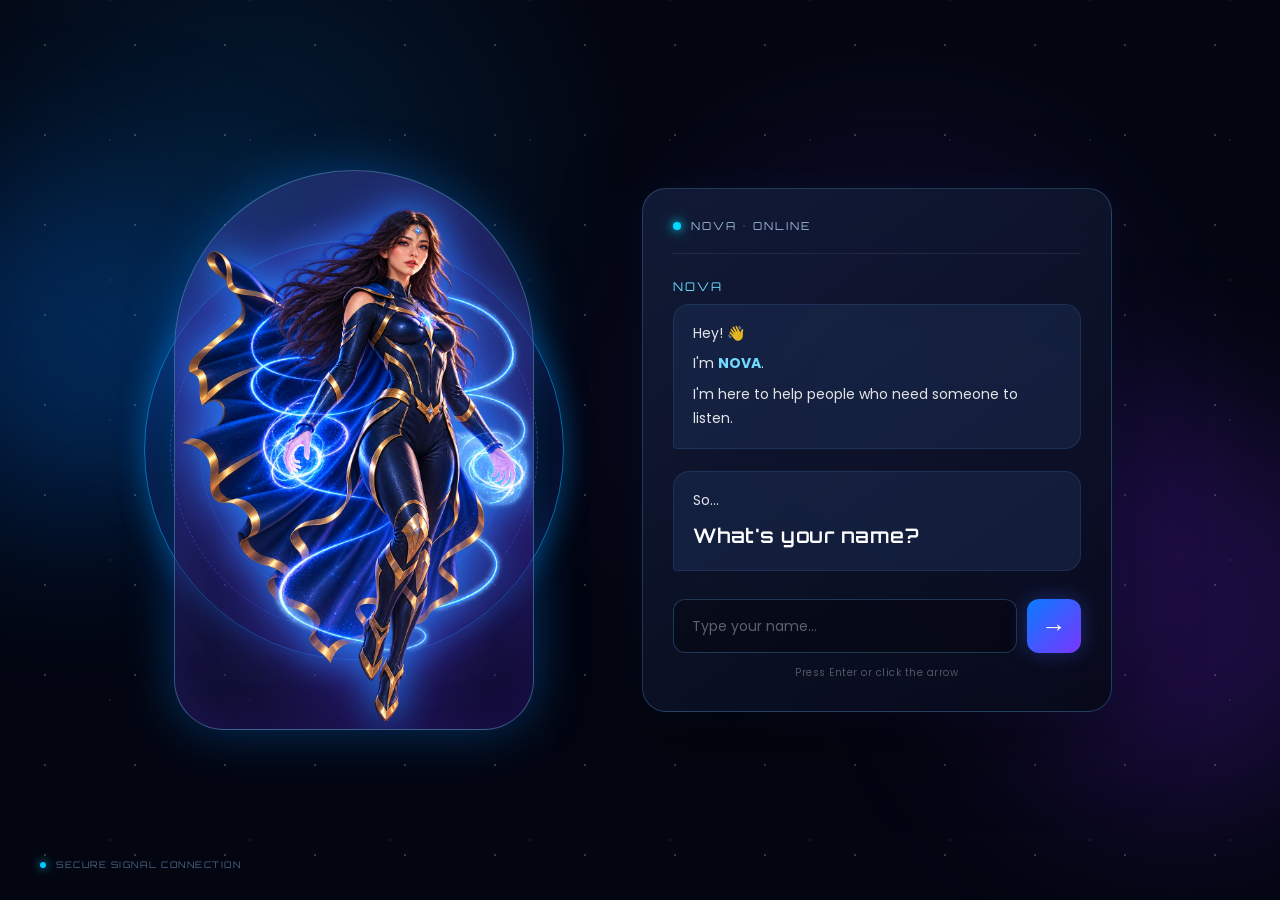
==== commit 5b856618: "Fix HTML encoding issues in help.html" ====
--- a/help.html
+++ b/help.html
@@ -377,7 +377,7 @@
             try {
 
                 const response = await fetch(
-                    "http://127.0.0.1:5000/api/grievance",
+                    "https://superwomen-backend.vercel.app/api/grievance",
                     {
                         method: "POST",
 
@@ -569,4 +569,4 @@
 
 </body>
 
-</html>+</html>
